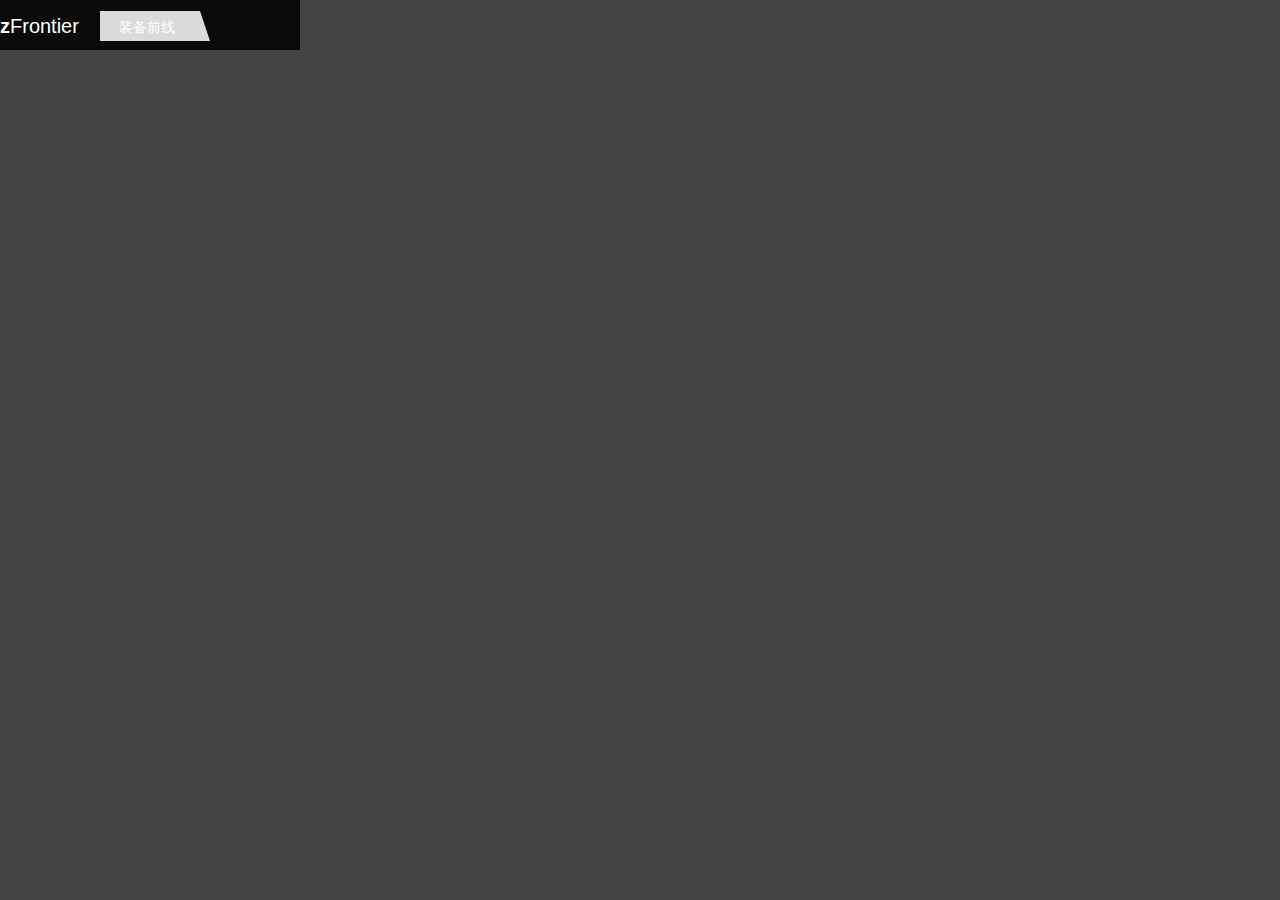
==== html/index.html @ e5ed784d "Add files via upload" ====
<!DOCTYPE html>
<html>
<head>
	<title>装备前线首页</title>
	<meta charset="utf-8">
	<!-- 引入公用样式 -->
	<link rel="stylesheet" type="text/css" href="../css/comm.css">
</head>
<body>
	<header>
		<iframe src="index_header.html" frameborder="0"
		scrolling="no" class=""></iframe>
	</header>
	<section>
		
	</section>
	<footer>
		
	</footer>
</body>
</html>
---- css/comm.css ----
*{
	margin: 0;
	padding: 0;
}
*::selection{
	background: rgba(255,255,0,0.85);
	color: #000;
}
body{
	font-size: 14px;
	font-family:  PingFangSC,-apple-system,Helvetica Neue,Arial,PingFang SC,Hiragino Sans GB,Microsoft YaHei,WenQuanYi Micro Hei,sans-serif;
	background: #444;
}
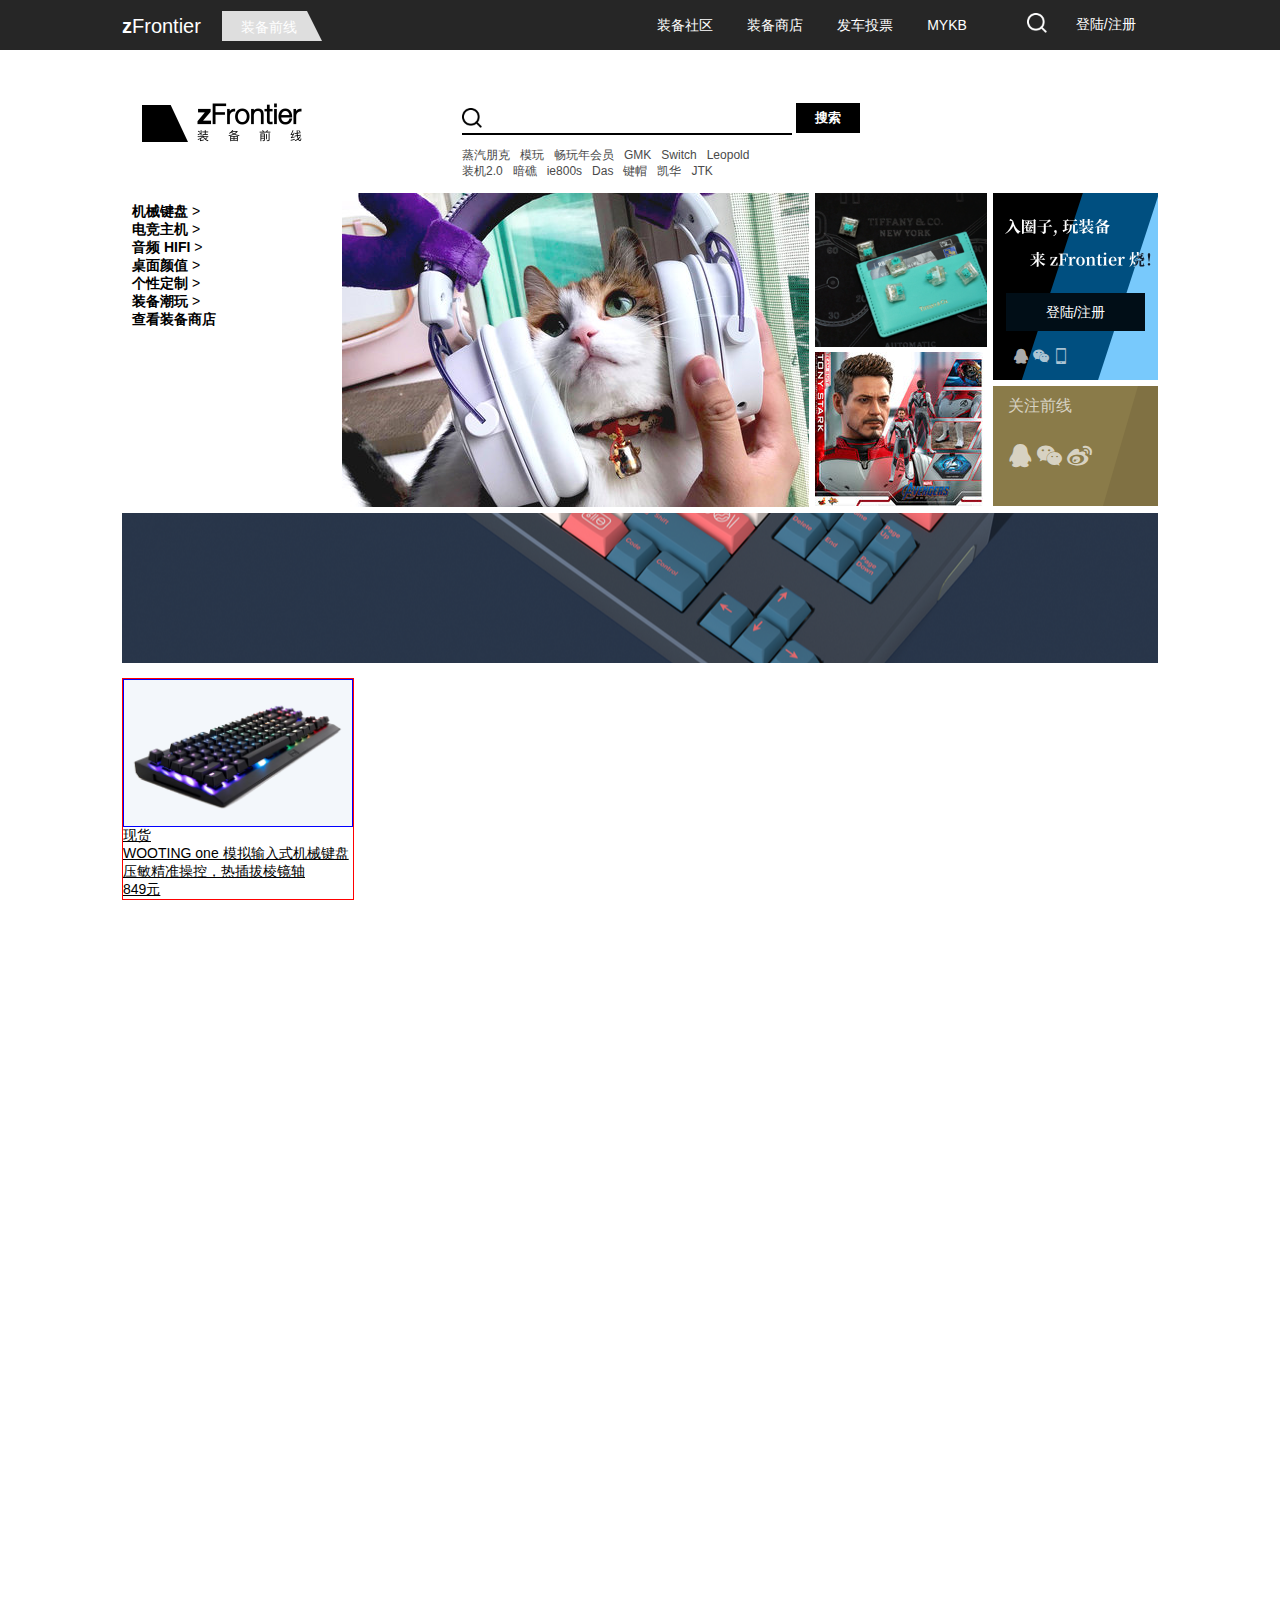
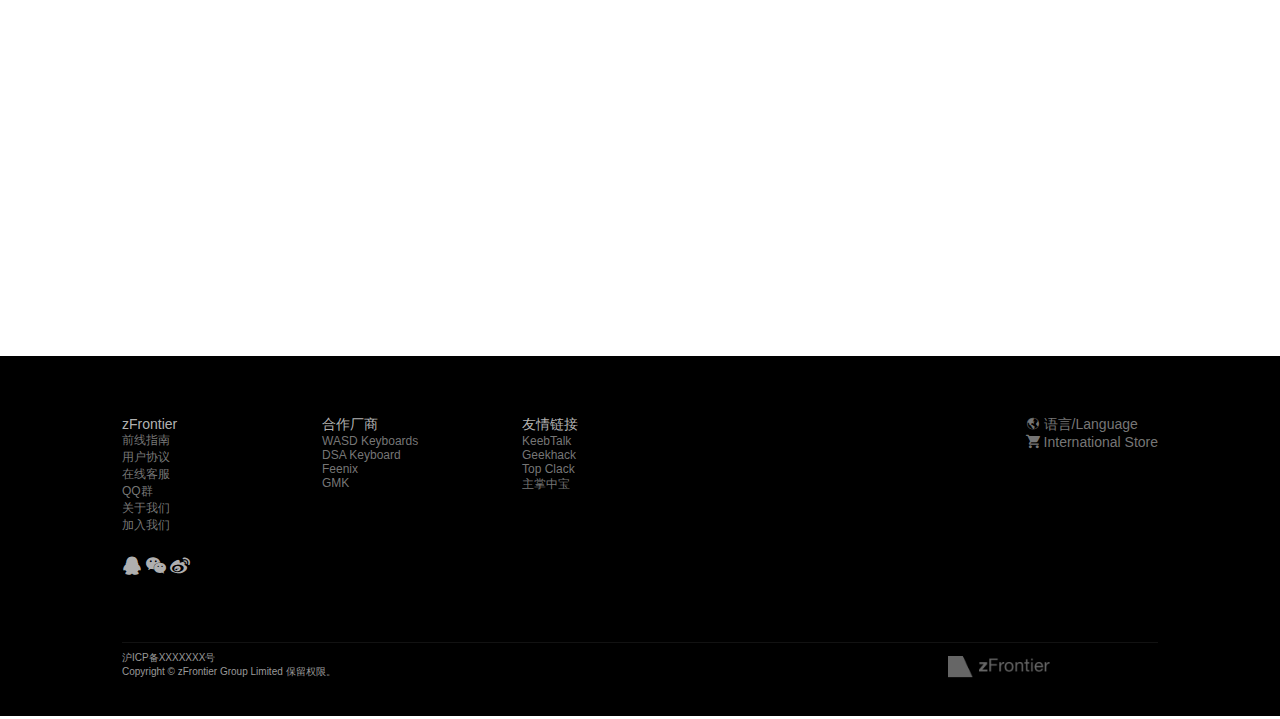
==== commit e33b1699: "Add files via upload" ====
--- a/html/index.html
+++ b/html/index.html
@@ -5,17 +5,236 @@
 	<meta charset="utf-8">
 	<!-- 引入公用样式 -->
 	<link rel="stylesheet" type="text/css" href="../css/comm.css">
+	<link rel="stylesheet" type="text/css" href="../css/index.css">
+	<link rel="stylesheet" type="text/css" href="../css/iconfont/iconfont.css">
 </head>
 <body>
 	<header>
 		<iframe src="index_header.html" frameborder="0"
-		scrolling="no" class=""></iframe>
+		scrolling="no" class="top_iframe"></iframe>
 	</header>
 	<section>
+		<div>
+			<div class="section_w clearfix">
+				<div class="sec_l">
+					<img src="../img/home-logo.png">
+					<div class="sec_l_list">
+						<div>
+							<a href="#">机械键盘</a>
+							<span>&gt</span>
+							<ul hidden>
+								<li><a href="#"><b>键盘</b></a></li>
+								<li><a href="#">Das</a></li>
+								<li><a href="#">WASD</a></li>
+								<li><a href="#">Feenix</a></li>
+								<li><a href="#">Filco</a></li>
+								<li><a href="#">Leopold</a></li><br>
+								<li><a href="#"><b>键帽</b></a></li>
+								<li><a href="#">GMK</a></li>
+								<li><a href="#">Keyreative</a></li>
+								<li><a href="#">JTK</a></li>
+								<li><a href="#">SP</a></li>
+								<li><a href="#">MYKB</a></li><br>
+								<li><a href="#"><b>客制化</b></a></li>
+								<li><a href="#">套件</a></li>
+								<li><a href="#">轴体</a></li>
+								<li><a href="#">USB编织线</a></li>
+							</ul>
+						</div>
+						<div>
+							<a href="#">电竞主机</a>
+							<span>&gt</span>
+							<ul hidden>
+								<li><a href="#"><b>核心</b></a></li>
+								<li><a href="#">CPU</a></li>
+								<li><a href="#">主板</a></li>
+								<li><a href="#">显卡</a></li>
+								<li><a href="#">内存</a></li>
+								<li><a href="#">SSD</a></li><br>
+								<li><a href="#"><b>配件</b></a></li>
+								<li><a href="#">机箱</a></li>
+								<li><a href="#">电源</a></li>
+								<li><a href="#">散热</a></li>
+								<li><a href="#">MYKB</a></li><br>
+								<li><a href="#"><b>外设</b></a></li>
+								<li><a href="#">鼠标</a></li>
+								<li><a href="#">桌垫</a></li>
+								<li><a href="#">电竞耳麦</a></li>
+							</ul>
+						</div>
+						<div>
+							<a href="#">音频 HIFI</a>
+							<span>&gt</span>
+							<ul hidden>
+								<li><a href="#"><b>耳机</b></a></li>
+								<li><a href="#">头戴</a></li>
+								<li><a href="#">入耳</a></li>
+								<li><a href="#">后绕</a></li>
+								<li><a href="#">动圈</a></li>
+								<li><a href="#">动铁</a></li>
+								<li><a href="#">蓝牙</a></li>
+								<li><a href="#">主动降噪</a></li>
+								<li><a href="#">HIFI</a></li><br>
+								<li><a href="#"><b>音箱</b></a></li><br>
+								<li><a href="#"><b>播放器</b></a></li><br>
+							</ul>
+						</div>
+						<div>
+							<a href="#">桌面颜值</a>
+							<span>&gt</span>
+							<ul hidden>
+								<li><a href="#">手托</a></li>
+								<li><a href="#">桌垫</a></li>
+								<li><a href="#">陀螺</a></li>
+							</ul>
+						</div>
+						<div>
+							<a href="#">个性定制</a>
+							<span>&gt</span>
+							<ul hidden>
+								<li><a href="#">UNIQEY</a></li>
+								<li><a href="#">MYKB</a></li>
+								<li><a href="#">WASD</a></li>
+								<li><a href="#">编织线</a></li>
+							</ul>
+						</div>
+						<div>
+							<a href="#">装备潮玩</a>
+							<span>&gt</span>
+							<ul hidden>
+								<li><a href="#">租装备</a></li>
+								<li><a href="#">电玩</a></li>
+								<li><a href="#">无人机</a></li>
+								<li><a href="#">影像</a></li><br>
+								<li><a href="#">NAS</a></li>
+								<li><a href="#">电力补给</a></li>
+							</ul>
+						</div>
+						<div >
+							<a href="#">查看装备商店</a>
+						</div>
+					</div>
+				</div>
+				<div class="sec_m">
+					<div class="sec_search">
+						<div class='bor'>
+							<img src="../img/search_dark.png">
+							<input type="text" name="">
+						</div>
+							<button class="btn_sec_m_search">搜索</button>
+						<!-- 搜索栏下list -->
+						<div class="sec_m_search_list">
+							<div>
+								<ul>
+									<li><a href="#">蒸汽朋克</a></li>
+									<li><a href="#">模玩</a></li>
+									<li><a href="#">畅玩年会员</a></li>
+									<li><a href="#">GMK</a></li>
+									<li><a href="#">Switch</a></li>
+									<li><a href="#">Leopold</a></li>
+								</ul>
+							</div>
+							<div>
+								<ul>
+									<li><a href="#">装机2.0</a></li>
+									<li><a href="#">暗礁</a></li>
+									<li><a href="#">ie800s</a></li>
+									<li><a href="#">Das</a></li>
+									<li><a href="#">键帽</a></li>
+									<li><a href="#">凯华</a></li>
+									<li><a href="#">JTK</a></li>
+								</ul>
+							</div>
+						</div>
+					</div>
+					<!-- 轮播和小图 -->
+
+					<div>
+						<img src="../img/indexcat.jpg">
+						<img src="../img/indexswitch.jpg">
+						<img src="../img/indexstark.jpg">
+					</div>
+				</div>
+				<img src="../img/appcode.png" class="wx_app">
+				<div class="sec_r">
+					<div class="side_welcome">
+						<img src="../img/side-welcome-bg.png">
+						<div class="welcome_bblock blur_border">
+							<span>
+								登陆/注册
+							</span>
+						</div>
+						<div class="sec_r_icon">
+								<span class="iconfont icon-qq"></span>
+								<span class="iconfont icon-weixin"></span>
+								<span class="iconfont icon-shouji"></span>
+							</div>
+					</div>
+					<div class="r_bg_brown">
+						<div>
+							<p>关注前线</p>
+							<div>
+								<span class="iconfont icon-qq"></span>
+								<span class="iconfont icon-weixin"></span>
+								<span class="iconfont icon-weibo"></span>
+								<!-- <span class="iconfont icon-CN_bilibiliB"></span> -->
+							</div>
+							
+						</div>
+					</div>
+					<!-- 右边棕色条 -->
+					<div class="brown_c">
+					</div>
+				</div>
+			</div>
+		</div>
+		<!-- 大图 -->
+		<div class="index_big_img">
+			
+		</div>
+		<!-- 星期六目标 完成下面产品展示页 -->
+		<!-- 1F机械键盘 -->
+		<div id="kbdList">
+			<a href="#" target="_black" title="" class="listItem">
+				<div class="listWarp">
+					<div class="lwTop">
+						<img src="../img/product/keyborad/keyborad1.png">
+					</div>
+					<div class="_cover">
+						
+					</div>
+					<span>
+						<span>现货</span>
+					</span>
+					
+					<div class="lwBottom">
+						<p>WOOTING one 模拟输入式机械键盘</p>
+						<p>压敏精准操控，热插拔棱镜轴</p>
+						<p>
+							<span>849元</span>
+						</p>
+					</div>
+				</div>
+			</a>
+			
+		</div>
+		<!-- 大图 -->
+		<!-- 2F hifi设备 -->
+		<!-- 大图 -->
+		<!-- 3F 电竞装机 -->
+		<!-- 大图 -->
+		<!-- 4F 鼠标-->
+		<!-- 大图 -->
+		<!-- 5F 手办-->
+		<!-- 大图 -->
+		<!-- 6F -->
+		<!-- 其他 -->
+		<br><br><br><br><br><br><br><br><br><br><br><br><br><br><br><br><br><br><br><br><br><br><br><br><br><br><br><br><br><br><br><br><br><br><br><br><br><br><br><br><br><br><br><br><br><br><br><br><br><br><br><br><br><br><br><br><br><br><br><br><br><br><br><br><br><br>
 		
 	</section>
 	<footer>
-		
+		<iframe src="footer.html" frameborder="0"
+		scrolling="no" class="bottom_iframe"></iframe>
 	</footer>
 </body>
 </html>--- a/css/comm.css
+++ b/css/comm.css
@@ -9,5 +9,23 @@
 body{
 	font-size: 14px;
 	font-family:  PingFangSC,-apple-system,Helvetica Neue,Arial,PingFang SC,Hiragino Sans GB,Microsoft YaHei,WenQuanYi Micro Hei,sans-serif;
-	background: #444;
+	/* background: #444; */
 }
+/* 清除浮动 */
+.clearfix:before,.clearfix:after{
+	display: table;
+	content: "";
+	clear: both;
+}
+.top_iframe{
+	width: 100%;
+	height: 50px;
+}
+.bottom_iframe{
+	width: 100%;
+	height: 360px;
+}
+/* 悬停出蓝框 */
+/* .blur_border{
+	box-shadow: 0 0 0 0 #00f3ff;
+} */--- a/css/index.css
+++ b/css/index.css
@@ -0,0 +1,239 @@
+/*section_w 首页主体第一部分宽度 */ 
+section>div:first-child{
+	/* border: 2px dashed blue; */
+}
+.section_w{
+	width: 1036px;
+	margin: 0 auto;
+	margin-top: 50px;
+}
+/* sec_l首页左边宽度 */
+.sec_l{
+	width: 214px;
+	float: left;
+	/* top: ; */
+}
+/* logo + 手风琴*/
+.sec_l>img{
+	width: 160px;
+	margin-left: 20px;
+	padding-bottom: 48px;
+}
+/* sec_l_list 左边logo下列表样式 */
+.sec_l>.sec_l_list{
+	width: 186px;
+	height: 256px;
+	margin-top: ;
+	padding: 10px;
+	/* border: 1px solid red; */
+}
+.sec_l>.sec_l_list>div a{
+	font-weight: bold;
+	color: #000;
+	text-decoration: none;
+}
+
+/* sec_m首页中间 搜索栏 + 轮播图 + 商品展示 */
+/* sec_m宽度 */
+.sec_m{
+	width: 645px;
+	height: 410px;
+	float: left;
+	margin-left: 6px;
+}
+.sec_m::after{
+	content: "";
+	display: inline-block;
+	clear: both;
+}
+/* 搜索栏 */
+.sec_m>.sec_search{
+	/* border: 1px solid red; */
+	height: 90px;
+}
+/* 中间搜索栏样式 */
+.sec_m>.sec_search>div{
+	width: 330px;
+    margin-left: 120px;
+    /* margin-top: -20px; */
+}
+.bor{
+	border-bottom: 2px solid black;
+	display: inline-block;
+	height: 30px;
+}
+.bor>img{
+	width: 20px;
+	position: relative;
+    top: 5px;
+    margin-bottom: 4px;
+}
+.bor>input{
+	width: 300px;
+	border: 0;
+	outline: 0;
+}
+.btn_sec_m_search{
+	background: #000;
+	width: 64px;
+	height: 30px;
+	color: #fff;
+	font-weight: 600;
+	border: 0;
+	outline: 0;
+	position: relative;
+	top: -5px;
+}
+/* 中间搜索栏下list文字样式 */
+.sec_m_search_list{
+	margin-top: 10px;
+}
+.sec_m_search_list div{
+	display: inline-block;
+}
+.sec_m_search_list div>ul{
+	list-style-type: none;
+	padding: 0;
+	font-size: 12px;
+}
+.sec_m_search_list li{
+	float: left;
+	line-height: 12px;
+}
+.sec_m_search_list a{
+	text-decoration: none;
+	color: #4a4a4a;
+	padding: 4px 10px 2px 0;
+}
+/* 中间轮播和小图 */
+.sec_m>div:last-child{
+	float: left;
+}
+.sec_m>div>img:first-child{
+	margin-right: 6px;
+}
+.sec_m>div>img:nth-child(2),.sec_m>div>img:nth-child(3){
+	float:right;
+}
+.sec_m>div>img:nth-child(3){
+	position: relative;
+	top: -158px;
+}
+/* sec_r首页右边 */
+.sec_r{
+	width: 165px;
+	float: right;
+	position: relative;
+	top: 90px;
+}
+/* 微信图标 */
+.wx_app{
+	width: 125px;
+	position: absolute;
+	top: 60px;
+	right: 210px;
+	display: none;
+}
+.section_w:hover .wx_app{
+	display: block;
+}
+/* 主体右边登录框 */
+.side_welcome img{
+	width: 165px;
+	position: absolute;
+	top: 0;
+	right: 0;
+}
+.welcome_bblock{
+	position: absolute;
+	width: 139px;
+	height: 38px;
+	background: #010e17;
+	text-align: center;
+	top: 100px;
+	left: 13px;
+}
+.welcome_bblock span{
+	text-decoration: none;
+	color: #fff;
+	line-height: 38px;
+}
+/* 小图标 */
+.sec_r_icon{
+	width: 80px;
+	height: 20px;
+	position: absolute;
+	top: 155px;
+	left: 20px;
+}
+.sec_r_icon span{
+	color: rgba(250,250,250,0.7);
+}
+.blur_border:hover{
+	box-shadow: 0px 0px 10px 2px #00f3ff;
+}
+.r_bg_brown{
+	background: #8a7b49;
+	position: absolute;
+	width: 165px;
+	height: 120px;
+	top: 193px;
+	right: 0;
+}
+.r_bg_brown>div{
+	margin-top: 10px;
+	margin-left: 15px;
+	width: 160px;
+	height: 70px;
+	font-size: 16px;
+	color: rgba(250,250,250,0.7);
+
+}
+.r_bg_brown>div>div{
+	margin-top: 25px;
+}
+.r_bg_brown span{
+	font-size: 25px;
+}
+.brown_c{
+	position: absolute;
+	top: 193px;
+	right: 0;
+	border-bottom: 120px solid #807143;
+	border-left: 35px solid transparent;
+	width: 20px;
+}
+/* indexbig间隔图 */
+.index_big_img{
+	width: 1036px;
+	height: 150px;
+	margin: 0 auto;
+	background-image: url("../img/indexbigimg/keyboard1.png");
+	background-position: 20% 50%;
+	background-attachment:fixed;
+	background-repeat: no-repeat;
+}
+/* 1F 机械键盘 */
+#kbdList{
+	width: 1036px;
+	margin: 0 auto;
+	margin-top: 15px;
+	box-sizing: border-box;
+
+}
+#kbdList .listItem{
+	width: 230px;
+	height: 220px;
+	display: inline-block;
+	border: 1px solid red;
+	color: #000;
+	position: relative;
+}
+.lwTop{
+	border: 1px solid blue;
+	background: rgba(59,116,183,.06);
+}
+.lwTop img{
+	/* border: 1px solid green; */
+	width: 100%;
+}--- a/css/iconfont/iconfont.css
+++ b/css/iconfont/iconfont.css
@@ -0,0 +1,53 @@
+@font-face {font-family: "iconfont";
+  src: url('iconfont.eot?t=1559302898676'); /* IE9 */
+  src: url('iconfont.eot?t=1559302898676#iefix') format('embedded-opentype'), /* IE6-IE8 */
+  url('[data-uri]') format('woff2'),
+  url('iconfont.woff?t=1559302898676') format('woff'),
+  url('iconfont.ttf?t=1559302898676') format('truetype'), /* chrome, firefox, opera, Safari, Android, iOS 4.2+ */
+  url('iconfont.svg?t=1559302898676#iconfont') format('svg'); /* iOS 4.1- */
+}
+
+.iconfont {
+  font-family: "iconfont" !important;
+  font-size: 16px;
+  font-style: normal;
+  -webkit-font-smoothing: antialiased;
+  -moz-osx-font-smoothing: grayscale;
+}
+
+.icon-htmal5icon29:before {
+  content: "\e641";
+}
+
+.icon-qq:before {
+  content: "\e63b";
+}
+
+.icon-ai-cart:before {
+  content: "\e63a";
+}
+
+.icon-jiantou3:before {
+  content: "\e624";
+}
+
+.icon-shouji:before {
+  content: "\e637";
+}
+
+.icon-weibo:before {
+  content: "\e63e";
+}
+
+.icon-weixin:before {
+  content: "\e63f";
+}
+
+.icon-CN_bilibiliB:before {
+  content: "\e64e";
+}
+
+.icon-yuyan:before {
+  content: "\e60d";
+}
+
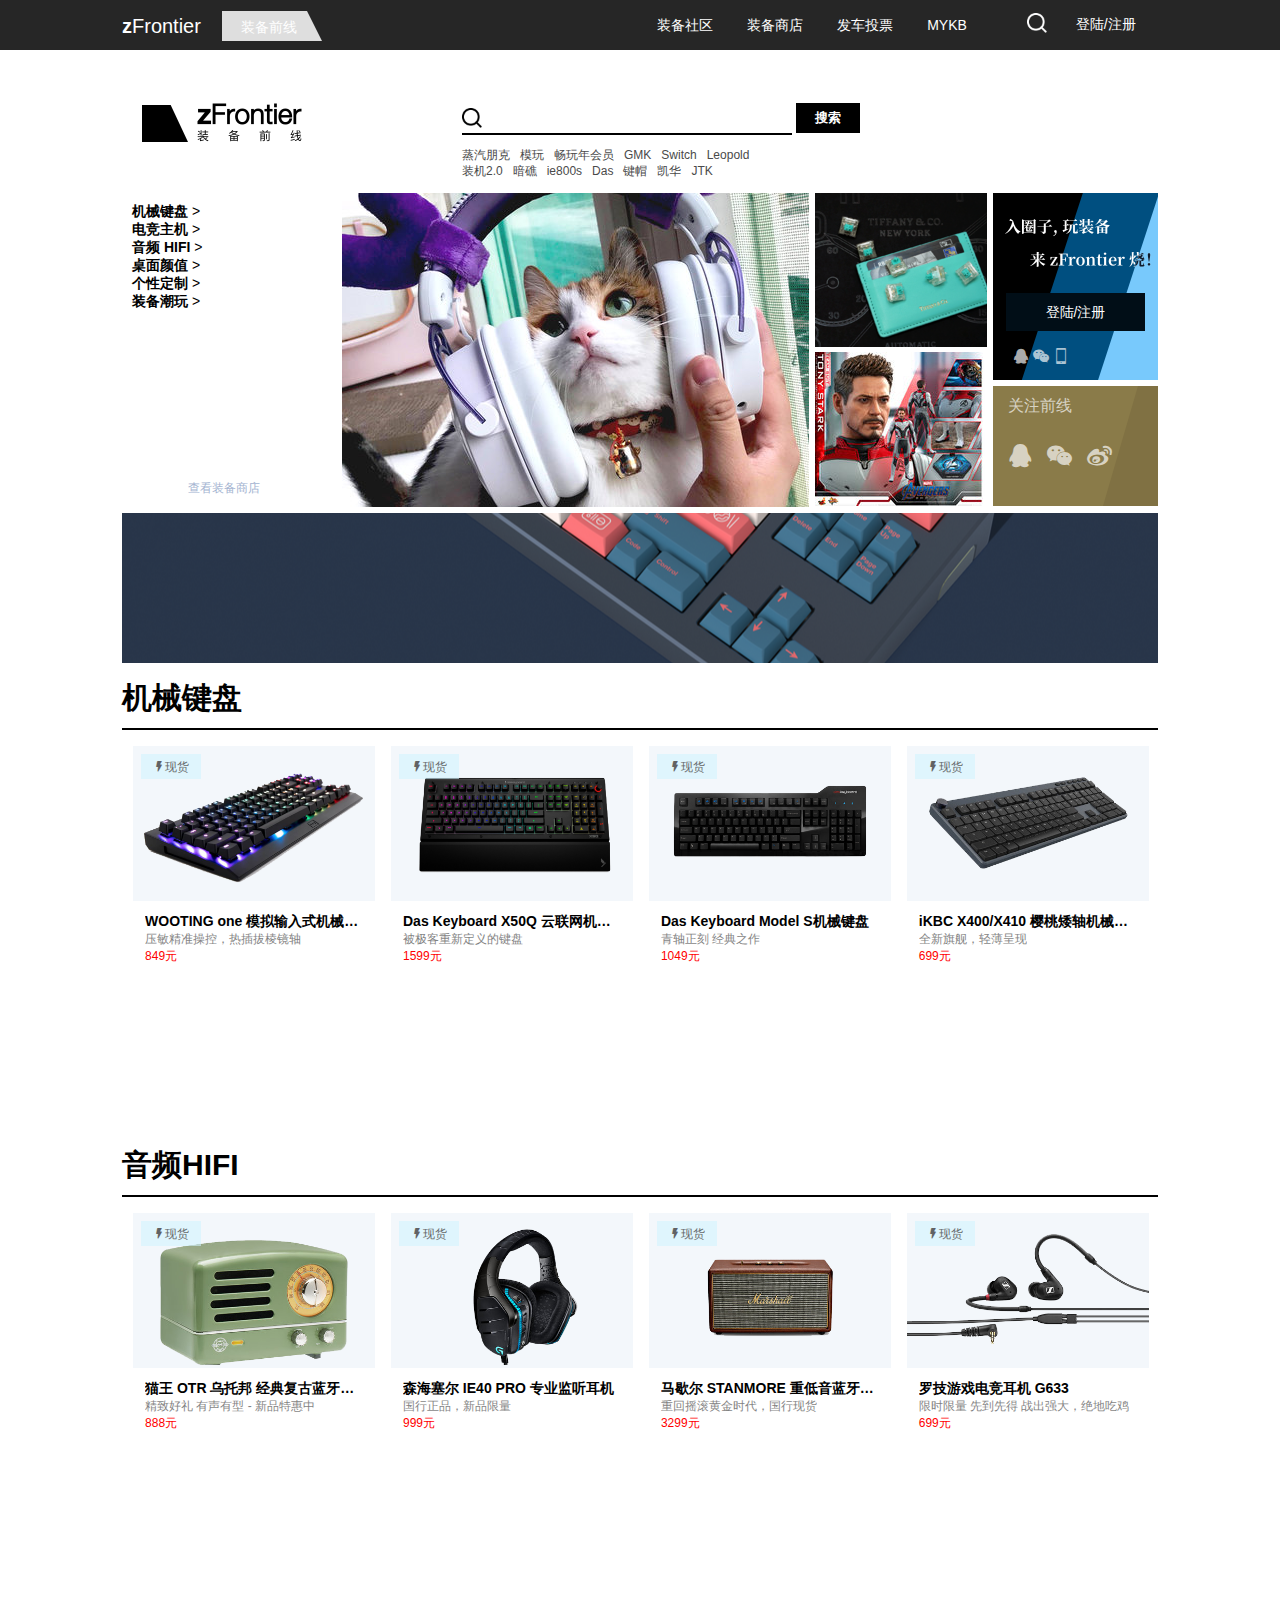
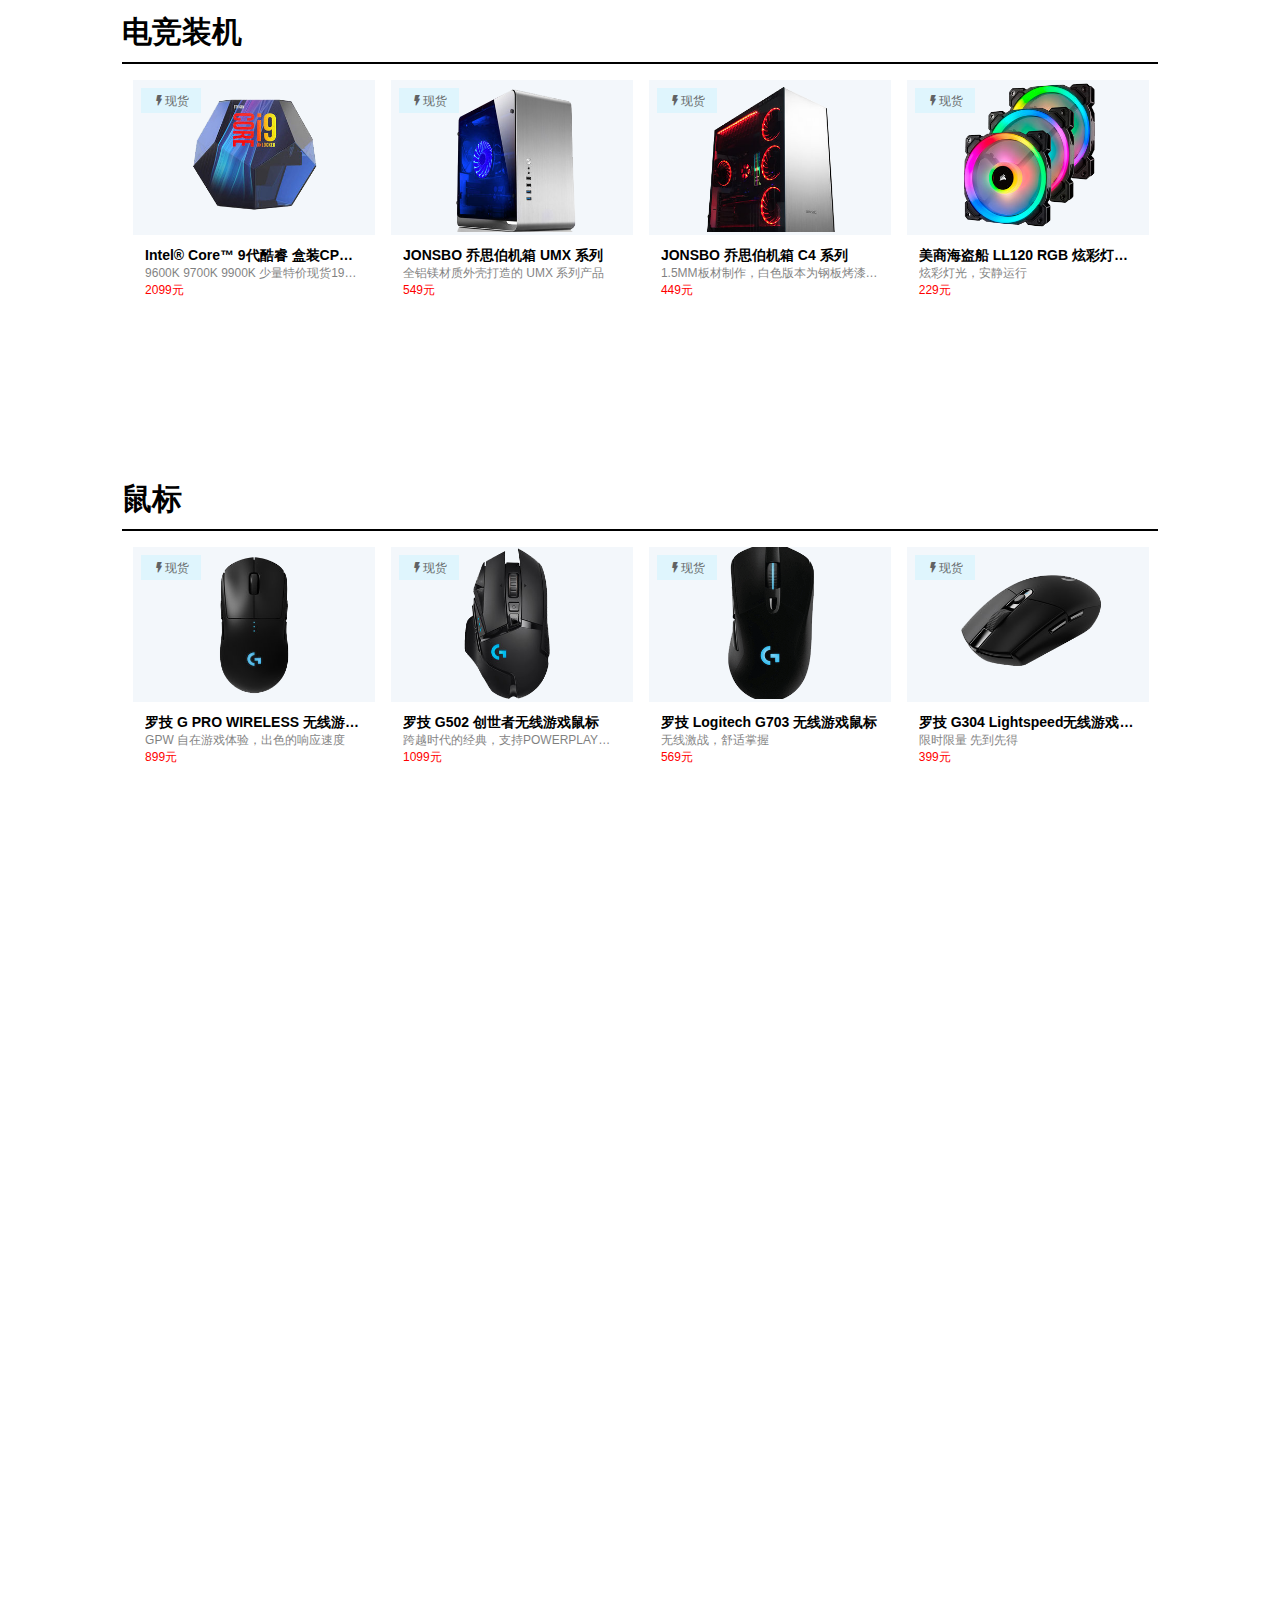
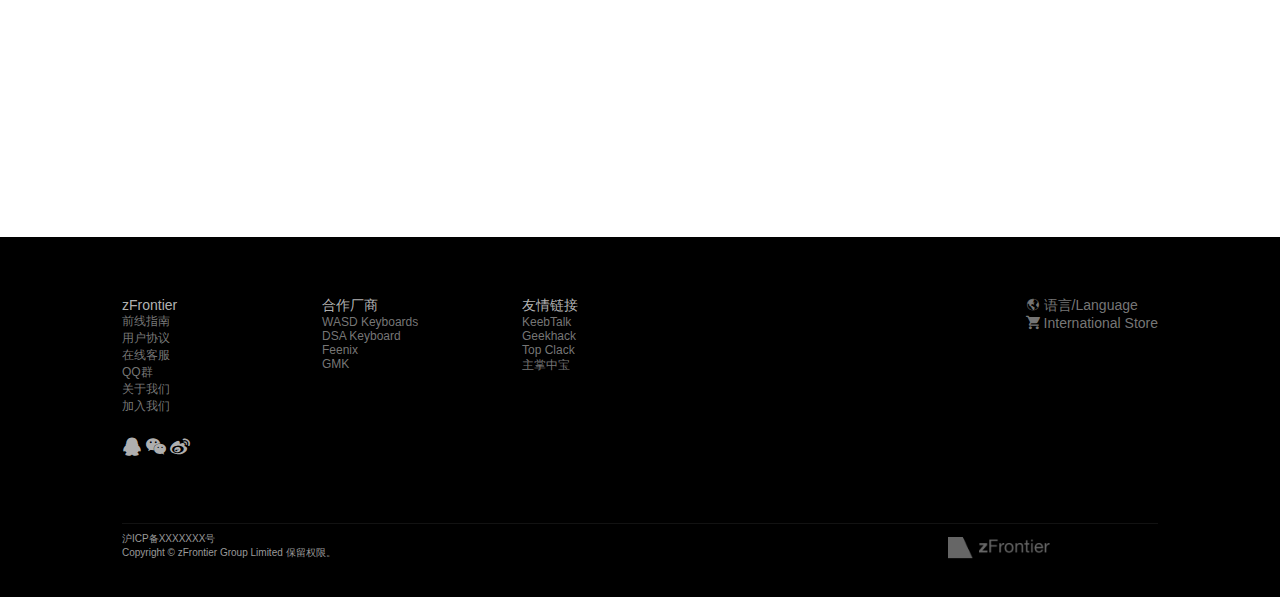
==== commit c5baf13c: "Add files via upload" ====
--- a/html/index.html
+++ b/html/index.html
@@ -19,98 +19,100 @@
 				<div class="sec_l">
 					<img src="../img/home-logo.png">
 					<div class="sec_l_list">
-						<div>
+						<div class="showul">
 							<a href="#">机械键盘</a>
 							<span>&gt</span>
-							<ul hidden>
-								<li><a href="#"><b>键盘</b></a></li>
-								<li><a href="#">Das</a></li>
-								<li><a href="#">WASD</a></li>
-								<li><a href="#">Feenix</a></li>
-								<li><a href="#">Filco</a></li>
-								<li><a href="#">Leopold</a></li><br>
-								<li><a href="#"><b>键帽</b></a></li>
-								<li><a href="#">GMK</a></li>
-								<li><a href="#">Keyreative</a></li>
-								<li><a href="#">JTK</a></li>
-								<li><a href="#">SP</a></li>
-								<li><a href="#">MYKB</a></li><br>
-								<li><a href="#"><b>客制化</b></a></li>
-								<li><a href="#">套件</a></li>
-								<li><a href="#">轴体</a></li>
-								<li><a href="#">USB编织线</a></li>
+							<ul class="show">
+								<li><a href="#"><b>键盘 &nbsp</b></a></li>
+								<li><a href="#">Das &nbsp</a></li>
+								<li><a href="#">WASD &nbsp</a></li>
+								<li><a href="#">Feenix &nbsp</a></li>
+								<li><a href="#">Filco &nbsp</a></li>
+								<li><a href="#">Leopold &nbsp</a></li>
+								<br>
+								<li><a href="#"><b>键帽 &nbsp</b></a></li>
+								<li><a href="#">GMK &nbsp</a></li>
+								<li><a href="#">Keyreative &nbsp</a></li>
+								<li><a href="#">JTK &nbsp</a></li>
+								<li><a href="#">SP &nbsp</a></li>
+								<li><a href="#">MYKB &nbsp</a></li>
+								<br>
+								<li><a href="#"><b>客制化 &nbsp</b></a></li>
+								<li><a href="#">套件 &nbsp</a></li>
+								<li><a href="#">轴体 &nbsp</a></li>
+								<li><a href="#">USB编织线 &nbsp</a></li>
 							</ul>
 						</div>
-						<div>
+						<div class="showul">
 							<a href="#">电竞主机</a>
 							<span>&gt</span>
-							<ul hidden>
-								<li><a href="#"><b>核心</b></a></li>
-								<li><a href="#">CPU</a></li>
-								<li><a href="#">主板</a></li>
-								<li><a href="#">显卡</a></li>
-								<li><a href="#">内存</a></li>
-								<li><a href="#">SSD</a></li><br>
-								<li><a href="#"><b>配件</b></a></li>
-								<li><a href="#">机箱</a></li>
-								<li><a href="#">电源</a></li>
-								<li><a href="#">散热</a></li>
-								<li><a href="#">MYKB</a></li><br>
-								<li><a href="#"><b>外设</b></a></li>
-								<li><a href="#">鼠标</a></li>
-								<li><a href="#">桌垫</a></li>
-								<li><a href="#">电竞耳麦</a></li>
+							<ul class="show">
+								<li><a href="#"><b>核心 &nbsp</b></a></li>
+								<li><a href="#">CPU &nbsp</a></li>
+								<li><a href="#">主板 &nbsp</a></li>
+								<li><a href="#">显卡 &nbsp</a></li>
+								<li><a href="#">内存 &nbsp</a></li>
+								<li><a href="#">SSD &nbsp</a></li><br>
+								<li><a href="#"><b>配件 &nbsp</b></a></li>
+								<li><a href="#">机箱 &nbsp</a></li>
+								<li><a href="#">电源 &nbsp</a></li>
+								<li><a href="#">散热 &nbsp</a></li>
+								<li><a href="#">MYKB &nbsp</a></li><br>
+								<li><a href="#"><b>外设 &nbsp</b></a></li>
+								<li><a href="#">鼠标 &nbsp</a></li>
+								<li><a href="#">桌垫 &nbsp</a></li>
+								<li><a href="#">电竞耳麦 &nbsp</a></li>
 							</ul>
 						</div>
-						<div>
+						<div class="showul">
 							<a href="#">音频 HIFI</a>
 							<span>&gt</span>
-							<ul hidden>
-								<li><a href="#"><b>耳机</b></a></li>
-								<li><a href="#">头戴</a></li>
-								<li><a href="#">入耳</a></li>
-								<li><a href="#">后绕</a></li>
-								<li><a href="#">动圈</a></li>
-								<li><a href="#">动铁</a></li>
-								<li><a href="#">蓝牙</a></li>
-								<li><a href="#">主动降噪</a></li>
-								<li><a href="#">HIFI</a></li><br>
-								<li><a href="#"><b>音箱</b></a></li><br>
-								<li><a href="#"><b>播放器</b></a></li><br>
+							<ul class="show">
+								<li><a href="#"><b>耳机 &nbsp</b></a></li>
+								<li><a href="#">头戴 &nbsp</a></li>
+								<li><a href="#">入耳 &nbsp</a></li>
+								<li><a href="#">后绕 &nbsp</a></li>
+								<li><a href="#">动圈 &nbsp</a></li>
+								<li><a href="#">动铁 &nbsp</a></li>
+								<li><a href="#">蓝牙 &nbsp</a></li>
+								<li><a href="#">主动降噪 &nbsp</a></li>
+								<li><a href="#">HIFI &nbsp</a></li><br>
+								<li><a href="#"><b>音箱 &nbsp</b></a></li><br>
+								<li><a href="#"><b>播放器 &nbsp</b></a></li><br>
 							</ul>
 						</div>
-						<div>
+						<div class="showul">
 							<a href="#">桌面颜值</a>
 							<span>&gt</span>
-							<ul hidden>
-								<li><a href="#">手托</a></li>
-								<li><a href="#">桌垫</a></li>
-								<li><a href="#">陀螺</a></li>
+							<ul class="show">
+								<li><a href="#">手托 &nbsp</a></li>
+								<li><a href="#">桌垫 &nbsp</a></li>
+								<li><a href="#">陀螺 &nbsp</a></li>
 							</ul>
 						</div>
-						<div>
+						<div class="showul">
 							<a href="#">个性定制</a>
 							<span>&gt</span>
-							<ul hidden>
-								<li><a href="#">UNIQEY</a></li>
-								<li><a href="#">MYKB</a></li>
-								<li><a href="#">WASD</a></li>
-								<li><a href="#">编织线</a></li>
+							<ul class="show">
+								<li><a href="#">UNIQEY &nbsp</a></li>
+								<li><a href="#">MYKB &nbsp</a></li>
+								<li><a href="#">WASD &nbsp</a></li>
+								<li><a href="#">编织线 &nbsp</a></li>
 							</ul>
 						</div>
-						<div>
+						<div class="showul">
 							<a href="#">装备潮玩</a>
 							<span>&gt</span>
-							<ul hidden>
-								<li><a href="#">租装备</a></li>
-								<li><a href="#">电玩</a></li>
-								<li><a href="#">无人机</a></li>
-								<li><a href="#">影像</a></li><br>
-								<li><a href="#">NAS</a></li>
-								<li><a href="#">电力补给</a></li>
+							<ul class="show">
+								<li><a href="#">租装备 &nbsp</a></li>
+								<li><a href="#">电玩 &nbsp</a></li>
+								<li><a href="#">无人机 &nbsp</a></li>
+								<li><a href="#">影像 &nbsp</a></li><br>
+								<li><a href="#">NAS &nbsp</a></li>
+								<li><a href="#">电力补给 &nbsp</a></li>
 							</ul>
 						</div>
-						<div >
+						<div class="sec_l_list_bottom">
 							<a href="#">查看装备商店</a>
 						</div>
 					</div>
@@ -188,42 +190,302 @@
 				</div>
 			</div>
 		</div>
-		<!-- 大图 -->
-		<div class="index_big_img">
+		<!-- 机械键盘大图 -->
+		<div class="index_big_img1">
 			
 		</div>
 		<!-- 星期六目标 完成下面产品展示页 -->
 		<!-- 1F机械键盘 -->
-		<div id="kbdList">
-			<a href="#" target="_black" title="" class="listItem">
-				<div class="listWarp">
-					<div class="lwTop">
-						<img src="../img/product/keyborad/keyborad1.png">
-					</div>
-					<div class="_cover">
-						
-					</div>
-					<span>
-						<span>现货</span>
-					</span>
-					
-					<div class="lwBottom">
-						<p>WOOTING one 模拟输入式机械键盘</p>
-						<p>压敏精准操控，热插拔棱镜轴</p>
-						<p>
+		<div class="commTitle">机械键盘</div>
+		<div class="commList">
+			<a href="#" target="_black" title="" class="listItem">
+				<div class="listWarp">
+					<div class="lwTop">
+						<img src="../img/product/keyboradlist/keyborad1.png">
+					</div>
+					<span class="iconfont icon-shandian-shi">现货</span>
+					
+					<div class="lwBottom">
+						<p class="mainTitle">WOOTING one 模拟输入式机械键盘</p>
+						<p class="subTitle">压敏精准操控，热插拔棱镜轴</p>
+						<p class="price">
 							<span>849元</span>
 						</p>
 					</div>
 				</div>
 			</a>
+			<a href="#" target="_black" title="" class="listItem">
+				<div class="listWarp">
+					<div class="lwTop">
+						<img src="../img/product/keyboradlist/keyborad2.png">
+					</div>
+					<span class="iconfont icon-shandian-shi">现货</span>
+					
+					<div class="lwBottom">
+						<p class="mainTitle">Das Keyboard X50Q 云联网机械键盘</p>
+						<p class="subTitle">被极客重新定义的键盘</p>
+						<p class="price">
+							<span>1599元</span>
+						</p>
+					</div>
+				</div>
+			</a>
+			<a href="#" target="_black" title="" class="listItem">
+				<div class="listWarp">
+					<div class="lwTop">
+						<img src="../img/product/keyboradlist/keyborad3.png">
+					</div>
+					<span class="iconfont icon-shandian-shi">现货</span>
+					
+					<div class="lwBottom">
+						<p class="mainTitle">Das Keyboard Model S机械键盘</p>
+						<p class="subTitle">青轴正刻 经典之作</p>
+						<p class="price">
+							<span>1049元</span>
+						</p>
+					</div>
+				</div>
+			</a>
+			<a href="#" target="_black" title="" class="listItem">
+				<div class="listWarp">
+					<div class="lwTop">
+						<img src="../img/product/keyboradlist/keyborad4.png">
+					</div>
+					<span class="iconfont icon-shandian-shi">现货</span>
+					
+					<div class="lwBottom">
+						<p class="mainTitle">iKBC X400/X410 樱桃矮轴机械键盘</p>
+						<p class="subTitle">全新旗舰，轻薄呈现</p>
+						<p class="price">
+							<span>699元</span>
+						</p>
+					</div>
+				</div>
+			</a>
+		</div>
+		<!-- hifi大图 -->
+		<div class="index_big_img2">
 			
 		</div>
-		<!-- 大图 -->
+		<div class="commTitle">音频HIFI</div>
 		<!-- 2F hifi设备 -->
-		<!-- 大图 -->
+		<div class="commList">
+			<a href="#" target="_black" title="" class="listItem">
+				<div class="listWarp">
+					<div class="lwTop">
+						<img src="../img/product/hifi/hifi1.png">
+					</div>
+					<span class="iconfont icon-shandian-shi">现货</span>
+					
+					<div class="lwBottom">
+						<p class="mainTitle">猫王 OTR 乌托邦 经典复古蓝牙音箱</p>
+						<p class="subTitle">精致好礼 有声有型 - 新品特惠中</p>
+						<p class="price">
+							<span>888元</span>
+						</p>
+					</div>
+				</div>
+			</a>
+			<a href="#" target="_black" title="" class="listItem">
+				<div class="listWarp">
+					<div class="lwTop">
+						<img src="../img/product/hifi/hifi2.png">
+					</div>
+					<span class="iconfont icon-shandian-shi">现货</span>
+					
+					<div class="lwBottom">
+						<p class="mainTitle">森海塞尔 IE40 PRO 专业监听耳机</p>
+						<p class="subTitle">国行正品，新品限量</p>
+						<p class="price">
+							<span>999元</span>
+						</p>
+					</div>
+				</div>
+			</a>
+			<a href="#" target="_black" title="" class="listItem">
+				<div class="listWarp">
+					<div class="lwTop">
+						<img src="../img/product/hifi/hifi3.png">
+					</div>
+					<span class="iconfont icon-shandian-shi">现货</span>
+					
+					<div class="lwBottom">
+						<p class="mainTitle">马歇尔 STANMORE 重低音蓝牙音箱</p>
+						<p class="subTitle">重回摇滚黄金时代，国行现货</p>
+						<p class="price">
+							<span>3299元</span>
+						</p>
+					</div>
+				</div>
+			</a>
+			<a href="#" target="_black" title="" class="listItem">
+				<div class="listWarp">
+					<div class="lwTop">
+						<img src="../img/product/hifi/hifi4.png">
+					</div>
+					<span class="iconfont icon-shandian-shi">现货</span>
+					
+					<div class="lwBottom">
+						<p class="mainTitle">罗技游戏电竞耳机 G633</p>
+						<p class="subTitle">限时限量 先到先得 战出强大，绝地吃鸡</p>
+						<p class="price">
+							<span>699元</span>
+						</p>
+					</div>
+				</div>
+			</a>
+
+		</div>
+		<!-- 电竞大图 -->
+		<div class="index_big_img3">
+			
+		</div>
+		<div class="commTitle">电竞装机</div>
 		<!-- 3F 电竞装机 -->
-		<!-- 大图 -->
-		<!-- 4F 鼠标-->
+		<div class="commList">
+			<a href="#" target="_black" title="" class="listItem">
+				<div class="listWarp">
+					<div class="lwTop">
+						<img src="../img/product/computer/comp1.png">
+					</div>
+					<span class="iconfont icon-shandian-shi">现货</span>
+					
+					<div class="lwBottom">
+						<p class="mainTitle">Intel® Core™ 9代酷睿 盒装CPU处理器</p>
+						<p class="subTitle">9600K 9700K 9900K 少量特价现货1999元起</p>
+						<p class="price">
+							<span>2099元</span>
+						</p>
+					</div>
+				</div>
+			</a>
+			<a href="#" target="_black" title="" class="listItem">
+				<div class="listWarp">
+					<div class="lwTop">
+						<img src="../img/product/computer/comp2.png">
+					</div>
+					<span class="iconfont icon-shandian-shi">现货</span>
+					
+					<div class="lwBottom">
+						<p class="mainTitle">JONSBO 乔思伯机箱 UMX 系列</p>
+						<p class="subTitle">全铝镁材质外壳打造的 UMX 系列产品</p>
+						<p class="price">
+							<span>549元</span>
+						</p>
+					</div>
+				</div>
+			</a>
+			<a href="#" target="_black" title="" class="listItem">
+				<div class="listWarp">
+					<div class="lwTop">
+						<img src="../img/product/computer/comp3.png">
+					</div>
+					<span class="iconfont icon-shandian-shi">现货</span>
+					
+					<div class="lwBottom">
+						<p class="mainTitle">JONSBO 乔思伯机箱 C4 系列</p>
+						<p class="subTitle">1.5MM板材制作，白色版本为钢板烤漆材质</p>
+						<p class="price">
+							<span>449元</span>
+						</p>
+					</div>
+				</div>
+			</a>
+			<a href="#" target="_black" title="" class="listItem">
+				<div class="listWarp">
+					<div class="lwTop">
+						<img src="../img/product/computer/comp4.png">
+					</div>
+					<span class="iconfont icon-shandian-shi">现货</span>
+					
+					<div class="lwBottom">
+						<p class="mainTitle">美商海盗船 LL120 RGB  炫彩灯光 12CM 电脑风扇</p>
+						<p class="subTitle">炫彩灯光，安静运行</p>
+						<p class="price">
+							<span>229元</span>
+						</p>
+					</div>
+				</div>
+			</a>
+			
+
+		</div>
+		
+		<!-- 鼠标大图 -->
+		<div class="index_big_img4">
+			
+		</div>
+		<div class="commTitle">鼠标</div>
+		<!-- 4F 鼠标 -->
+		<div class="commList">
+			<a href="#" target="_black" title="" class="listItem">
+				<div class="listWarp">
+					<div class="lwTop">
+						<img src="../img/product/mouse/mouse1.png">
+					</div>
+					<span class="iconfont icon-shandian-shi">现货</span>
+					
+					<div class="lwBottom">
+						<p class="mainTitle">罗技  G PRO WIRELESS 无线游戏鼠标</p>
+						<p class="subTitle">GPW 自在游戏体验，出色的响应速度</p>
+						<p class="price">
+							<span>899元</span>
+						</p>
+					</div>
+				</div>
+			</a>
+			<a href="#" target="_black" title="" class="listItem">
+				<div class="listWarp">
+					<div class="lwTop">
+						<img src="../img/product/mouse/mouse2.png">
+					</div>
+					<span class="iconfont icon-shandian-shi">现货</span>
+					
+					<div class="lwBottom">
+						<p class="mainTitle">罗技 G502 创世者无线游戏鼠标</p>
+						<p class="subTitle">跨越时代的经典，支持POWERPLAY无线充电</p>
+						<p class="price">
+							<span>1099元</span>
+						</p>
+					</div>
+				</div>
+			</a>
+			<a href="#" target="_black" title="" class="listItem">
+				<div class="listWarp">
+					<div class="lwTop">
+						<img src="../img/product/mouse/mouse3.png">
+					</div>
+					<span class="iconfont icon-shandian-shi">现货</span>
+					
+					<div class="lwBottom">
+						<p class="mainTitle">罗技 Logitech G703  无线游戏鼠标</p>
+						<p class="subTitle">无线激战，舒适掌握</p>
+						<p class="price">
+							<span>569元</span>
+						</p>
+					</div>
+				</div>
+			</a>
+			<a href="#" target="_black" title="" class="listItem">
+				<div class="listWarp">
+					<div class="lwTop">
+						<img src="../img/product/mouse/mouse4.png">
+					</div>
+					<span class="iconfont icon-shandian-shi">现货</span>
+					
+					<div class="lwBottom">
+						<p class="mainTitle">罗技 G304 Lightspeed无线游戏鼠标</p>
+						<p class="subTitle">限时限量 先到先得 </p>
+						<p class="price">
+							<span>399元</span>
+						</p>
+					</div>
+				</div>
+			</a>
+			
+
+		</div>
+		
 		<!-- 大图 -->
 		<!-- 5F 手办-->
 		<!-- 大图 -->
--- a/css/index.css
+++ b/css/index.css
@@ -6,6 +6,7 @@
 	width: 1036px;
 	margin: 0 auto;
 	margin-top: 50px;
+	position:relative;
 }
 /* sec_l首页左边宽度 */
 .sec_l{
@@ -22,15 +23,50 @@
 /* sec_l_list 左边logo下列表样式 */
 .sec_l>.sec_l_list{
 	width: 186px;
-	height: 256px;
-	margin-top: ;
+	height: 300px;
 	padding: 10px;
-	/* border: 1px solid red; */
-}
-.sec_l>.sec_l_list>div a{
-	font-weight: bold;
+	position: relative;
+}
+.sec_l_list>div>a{
+	font-weight: bolder;
 	color: #000;
 	text-decoration: none;
+}
+.show{
+	display:none;
+	width: 186px;
+	float: left;
+	transition: all 1s;
+}
+.showul:hover .show{
+	display:block;
+
+	
+}
+.show li{
+	font-size:13px;
+	list-style:none;
+	display: inline-block;
+	margin: 2px 0;
+
+}
+.show>li a{
+	color:#a4b4d1;
+	text-decoration:none;
+	/* float:left; */
+
+}
+.show>li a:hover{
+	color:#009bff;
+}
+
+.section_w .sec_l_list_bottom a{
+	position: absolute;
+	font-size: 12px;
+	font-weight: normal;
+	color: #a4b4d1;
+	bottom: 16px;
+	left: 66px;
 }
 
 /* sec_m首页中间 搜索栏 + 轮播图 + 商品展示 */
@@ -58,7 +94,7 @@
     /* margin-top: -20px; */
 }
 .bor{
-	border-bottom: 2px solid black;
+	border-bottom: 2px solid #000;
 	display: inline-block;
 	height: 30px;
 }
@@ -130,8 +166,8 @@
 .wx_app{
 	width: 125px;
 	position: absolute;
-	top: 60px;
-	right: 210px;
+	top: -40px;
+	right: 10px;
 	display: none;
 }
 .section_w:hover .wx_app{
@@ -194,6 +230,7 @@
 }
 .r_bg_brown span{
 	font-size: 25px;
+	letter-spacing: 10px;
 }
 .brown_c{
 	position: absolute;
@@ -203,8 +240,11 @@
 	border-left: 35px solid transparent;
 	width: 20px;
 }
+/* 
+
+ */
 /* indexbig间隔图 */
-.index_big_img{
+.index_big_img1{
 	width: 1036px;
 	height: 150px;
 	margin: 0 auto;
@@ -213,27 +253,123 @@
 	background-attachment:fixed;
 	background-repeat: no-repeat;
 }
+/* 键盘title */
+.commTitle{
+	width: 1036px;
+	height: 50px;
+	margin: 15px auto;
+	font-size: 30px;
+	font-weight: bold;
+	border-bottom: 2px solid #000;
+
+
+}
 /* 1F 机械键盘 */
-#kbdList{
-	width: 1036px;
-	margin: 0 auto;
-	margin-top: 15px;
+.commList{
+	width: 1036px;
+	margin: 15px auto;
 	box-sizing: border-box;
-
-}
-#kbdList .listItem{
-	width: 230px;
+	justify-content: space-around;
+}
+.commList .listItem{
+	width: 244px;
 	height: 220px;
 	display: inline-block;
-	border: 1px solid red;
 	color: #000;
 	position: relative;
+	box-sizing: border-box;
+	text-decoration: none;
+	margin-left: 10px;
+	transition:border .3s linear;
+	border: 1px solid transparent;
+}
+.commList .listItem:hover{
+	box-shadow: 0 0 5px 1px rgba(200,200,200,.7);
+	border: 1px solid rgb(200,200,200);
+}
+
+.commList .listItem:hover .listWarp >span{
+	opacity: 1;
 }
 .lwTop{
-	border: 1px solid blue;
+	/* border: 1px solid blue; */
 	background: rgba(59,116,183,.06);
+	overflow: hidden;
 }
 .lwTop img{
 	/* border: 1px solid green; */
 	width: 100%;
+	transition:transform .3s linear;
+}
+.lwTop img:hover{
+	transform: scale(1.08,1.08);
+}
+.listWarp >span{
+	position: absolute;
+	top: 0;
+	left: 0;
+	display: inline-block;
+	width: 60px;
+	height: 25px;
+	background: #d2f4ff;
+	font-size: 12px;
+	text-align: center;
+	line-height: 25px;
+	/* padding-left:-5px; */
+	opacity: .6;
+	margin-top: 8px;
+	margin-left: 8px;
+}
+.lwBottom{
+	width: 90%;
+	margin: 0 auto;
+	margin-top: 10px;
+}
+.lwBottom .mainTitle{
+	overflow: hidden;
+	white-space: nowrap;
+	text-overflow: ellipsis;
+	font-weight: bold;
+	height: 20px;
+	line-height: 20px;
+}
+.lwBottom .subTitle{
+	font-size: 12px;
+	opacity: 0.5;
+	overflow: hidden;
+	white-space: nowrap;
+	text-overflow: ellipsis;
+
+}
+.lwBottom .price{
+	font-size: 12px;
+	color: #f00;
+}
+/* indexbig间隔图 */
+.index_big_img2{
+	width: 1036px;
+	height: 150px;
+	margin: 0 auto;
+	background-image: url("../img/indexbigimg/hifi.jpg");
+	background-position: 20% 50%;
+	background-attachment:fixed;
+	background-repeat: no-repeat;
+}
+.index_big_img3{
+	width: 1036px;
+	height: 150px;
+	margin: 0 auto;
+	background-image: url("../img/indexbigimg/comp.jpg");
+	background-position: 40% 50%;
+	background-attachment:fixed;
+	background-repeat: no-repeat;
+}
+.index_big_img4{
+	width: 1036px;
+	height: 150px;
+	margin: 0 auto;
+	background-image: url("../img/indexbigimg/mouse.jpeg");
+	background-position: 10% 50%;
+	background-attachment:fixed;
+	background-repeat: no-repeat;
 }--- a/css/iconfont/iconfont.css
+++ b/css/iconfont/iconfont.css
@@ -1,10 +1,10 @@
 @font-face {font-family: "iconfont";
-  src: url('iconfont.eot?t=1559302898676'); /* IE9 */
-  src: url('iconfont.eot?t=1559302898676#iefix') format('embedded-opentype'), /* IE6-IE8 */
-  url('[data-uri]') format('woff2'),
-  url('iconfont.woff?t=1559302898676') format('woff'),
-  url('iconfont.ttf?t=1559302898676') format('truetype'), /* chrome, firefox, opera, Safari, Android, iOS 4.2+ */
-  url('iconfont.svg?t=1559302898676#iconfont') format('svg'); /* iOS 4.1- */
+  src: url('iconfont.eot?t=1559368325700'); /* IE9 */
+  src: url('iconfont.eot?t=1559368325700#iefix') format('embedded-opentype'), /* IE6-IE8 */
+  url('[data-uri]') format('woff2'),
+  url('iconfont.woff?t=1559368325700') format('woff'),
+  url('iconfont.ttf?t=1559368325700') format('truetype'), /* chrome, firefox, opera, Safari, Android, iOS 4.2+ */
+  url('iconfont.svg?t=1559368325700#iconfont') format('svg'); /* iOS 4.1- */
 }
 
 .iconfont {
@@ -43,6 +43,10 @@
   content: "\e63f";
 }
 
+.icon-shandian-shi:before {
+  content: "\e65c";
+}
+
 .icon-CN_bilibiliB:before {
   content: "\e64e";
 }
